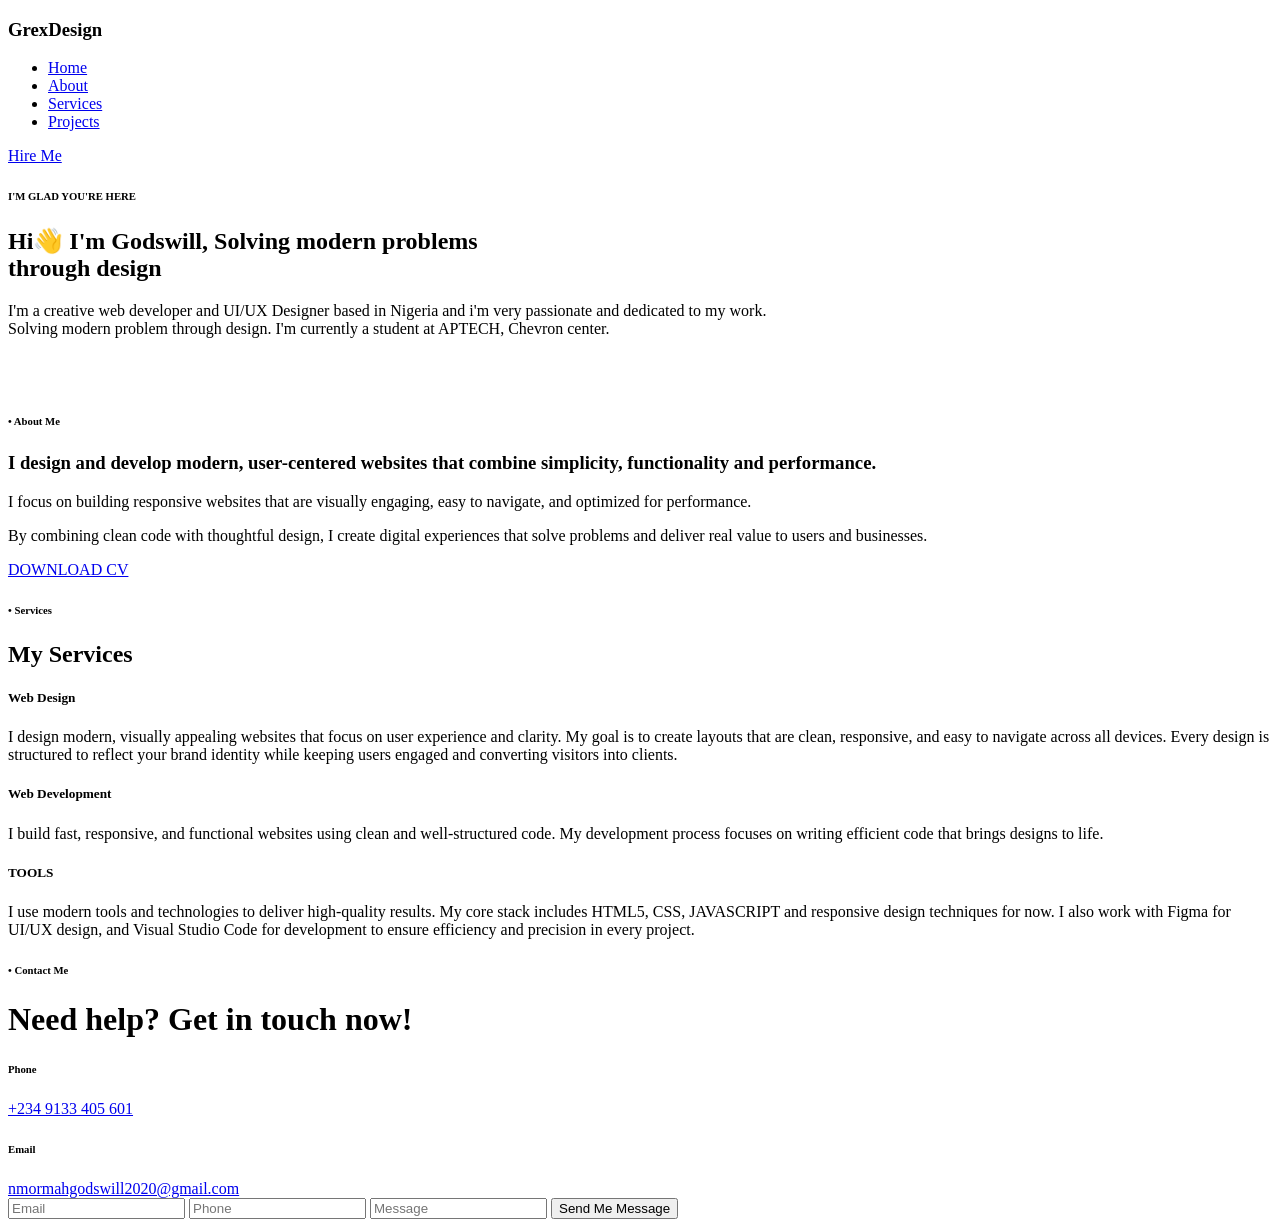
==== index.html @ c0f4794d "Rename bobos.html to index.html" ====
<!doctype html>
<html lang="en">
  <head>
    <meta charset="UTF-8" />
    <meta name="viewport" content="width=device-width, initial-scale=1.0" />
    <title>PORTFOLIO</title>
    <link rel="stylesheet" href="CSS/bobos.css" />
  </head>

  <header class="navbar">
    <div class="logo">
      <h3>Gre<span>xDes</span>ign</h3>
    </div>

    <nav>
      <ul class="nav-link">
        <li><a href="#home">Home</a></li>
        <li><a href="#about">About</a></li>
        <li><a href="#services">Services</a></li>
        <li><a href="#projects">Projects</a></li>
        <!-- <li><a href="">Resume</a></li> -->
      </ul>
    </nav>

    <div class="button">
      <a href="#contact">Hire Me</a>
    </div>
  </header>

  <body>
    <section id="home">
      <div class="main">
        <div class="grex">
          <h6>I'M GLAD YOU'RE HERE</h6>
          <h2>
            Hi👋 I'm Godswill, Solving <span>modern problems</span> <br />
            through design
          </h2>
          <p>
            I'm a creative web developer and UI/UX Designer based in Nigeria and
            i'm very passionate and dedicated to my work. <br />
            Solving modern problem through design. I'm currently a student at
            APTECH, Chevron center.
          </p>
        </div>

        <div class="image">
          <img src="media.jpg/godswillTechPic1.jpeg" alt="" />
        </div>
      </div>
    </section>
    
    <section id="about">
      <div class="box-two">
        <div class="img-two">
          <img src="media.jpg/godswillTechPic1.jpeg" alt="">
        </div>
        <div class="about-me">
          <h6>• About Me</h6>
          <h3>
            I design and develop modern, user-centered websites that combine
            simplicity, functionality and performance.
          </h3>
          <p>
            I focus on building responsive websites that are visually engaging,
            easy to navigate, and optimized for performance.
          </p>

          <p>
            By combining clean code with thoughtful design, I create digital
            experiences that solve problems and deliver real value to users and
            businesses.
          </p>

          <div class="cv">
            <a href="media.jpg/CV....NMORMAH_GODSWILL (1) (1).pdf" download
              >DOWNLOAD CV</a
            >
          </div>
        </div>
      </div>
    </section>

    <section  id="services">

         <div class="my-service">

        <div class="service-header">
            <div>
                <h6>• Services</h6>
                <h2>My Services</h2>
            </div>
        </div>

        <div class="card-container">

            <div class="card">
                <h5>Web Design</h2>
                    <p class="service-p">I design modern, visually appealing websites that focus on user
                         experience and clarity. My goal is to create layouts that are clean, 
                         responsive, and easy to navigate across all devices. Every design is 
                         structured to reflect your brand identity while keeping users engaged
                          and converting visitors into clients.</p>
            </div>
            <div class="card">
                <h5>Web Development</h2>
                    <p class="service-p">I build fast, responsive, and functional websites using clean and
                         well-structured code. My development process focuses on writing efficient code that brings
                           designs to life.</p>
            </div>
            <div class="card">
                <h5>TOOLS</h2>
                    <p class="service-p">I use modern tools and technologies to deliver high-quality results.
                         My core stack includes HTML5, CSS, JAVASCRIPT and responsive design
                          techniques for now. I also work with Figma for UI/UX design, 
                          and Visual Studio Code for development to ensure efficiency and precision 
                          in every project.</p>
            </div>
           

        </div>

    </section>
  
    </div>

    <section id="projects">
      <div class="project-box">

      </div>

    </section>


    <footer id="contact">
        <div class="footer-box">
            <div class="helpbox">
                <h6>• Contact Me</h6>
                <h1>Need help? Get in touch now!</h1>

                <div class="email">
                     <h6>Phone</h6>
                <a href="tel: +2349133405601">+234 9133 405 601</a>
                <h6>Email</h6>
                <a href="mail-to:nmormahgodswill2020@gmail.com">nmormahgodswill2020@gmail.com</a>
                </div>
               
            </div>
            <div class="formbox">
                <form action="">
                <input type="email" placeholder="Email">
                <input type="number" placeholder="Phone">
                <input type="text" placeholder="Message">

                
                <button> Send Me Message</button>
                
                </form>
            </div>

        </div>

    </footer>
    <script src="JS/bobos.js"></script>
  </body>

</html>
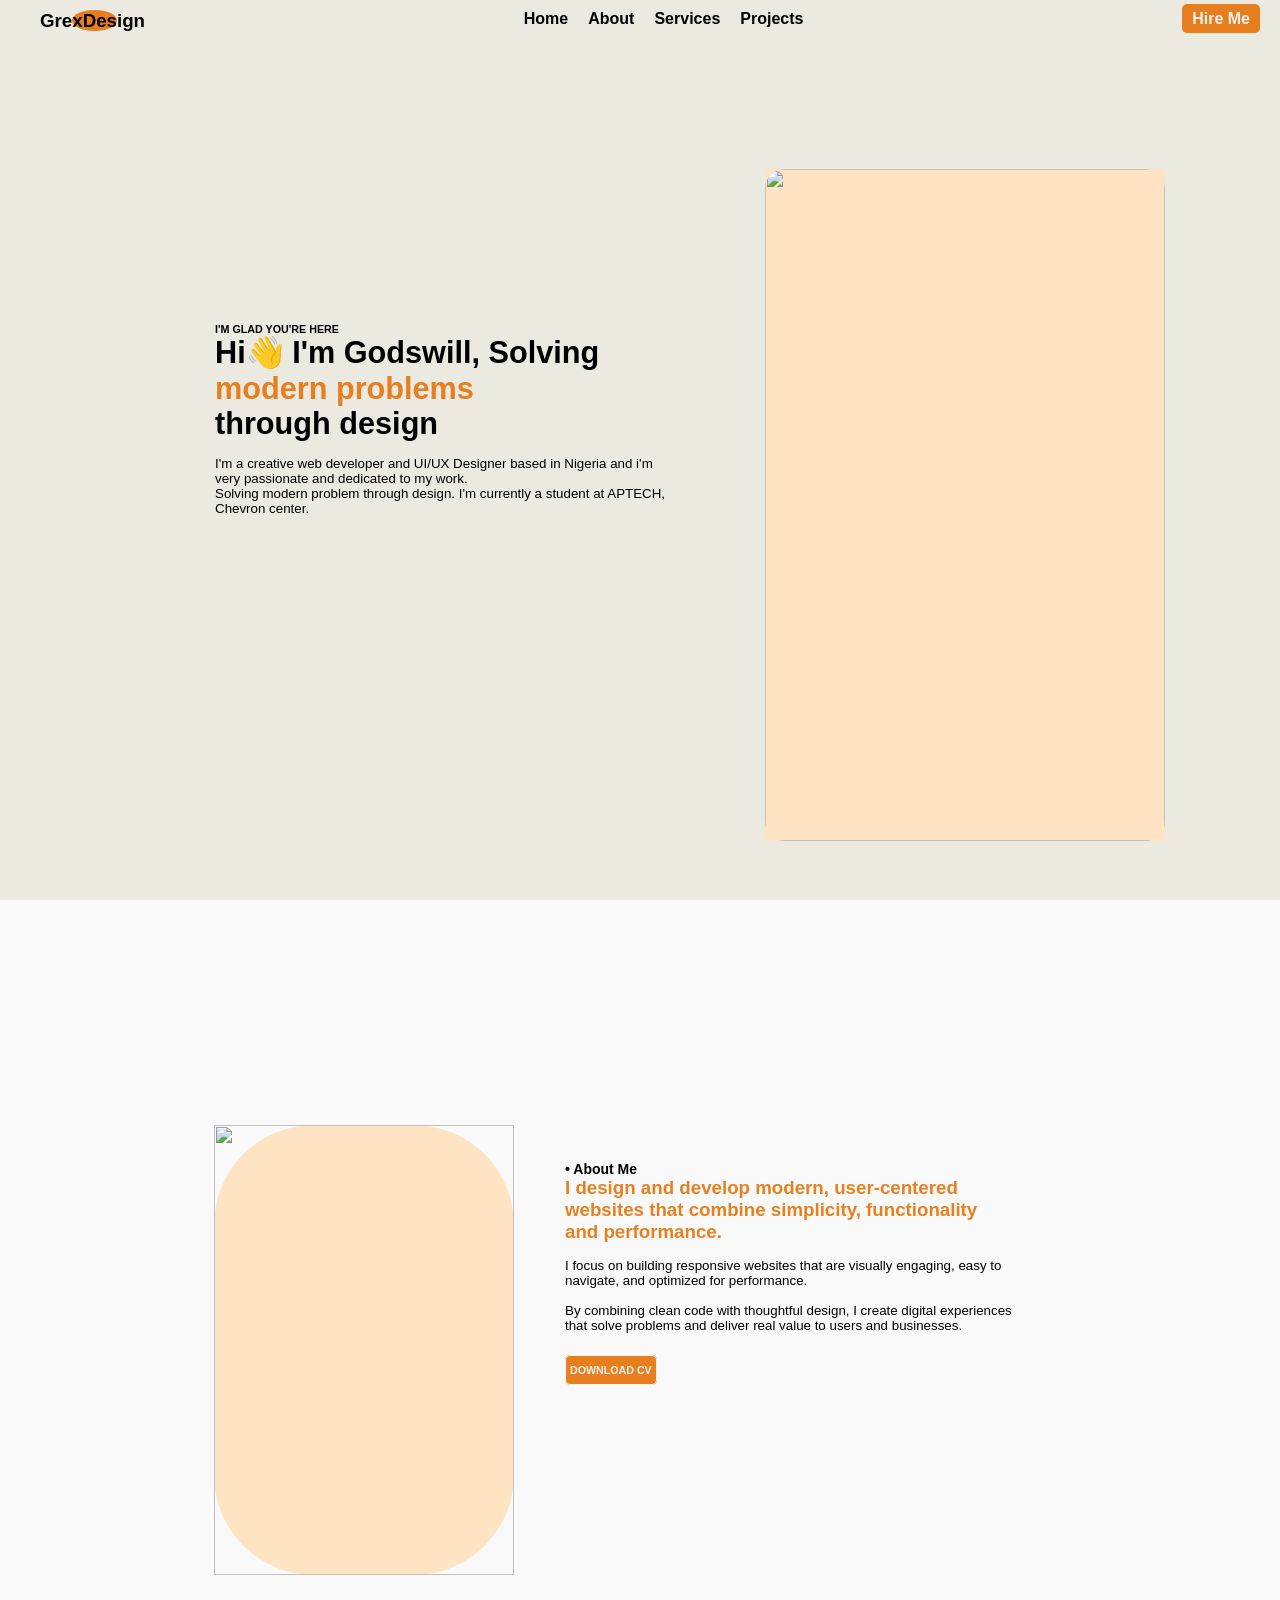
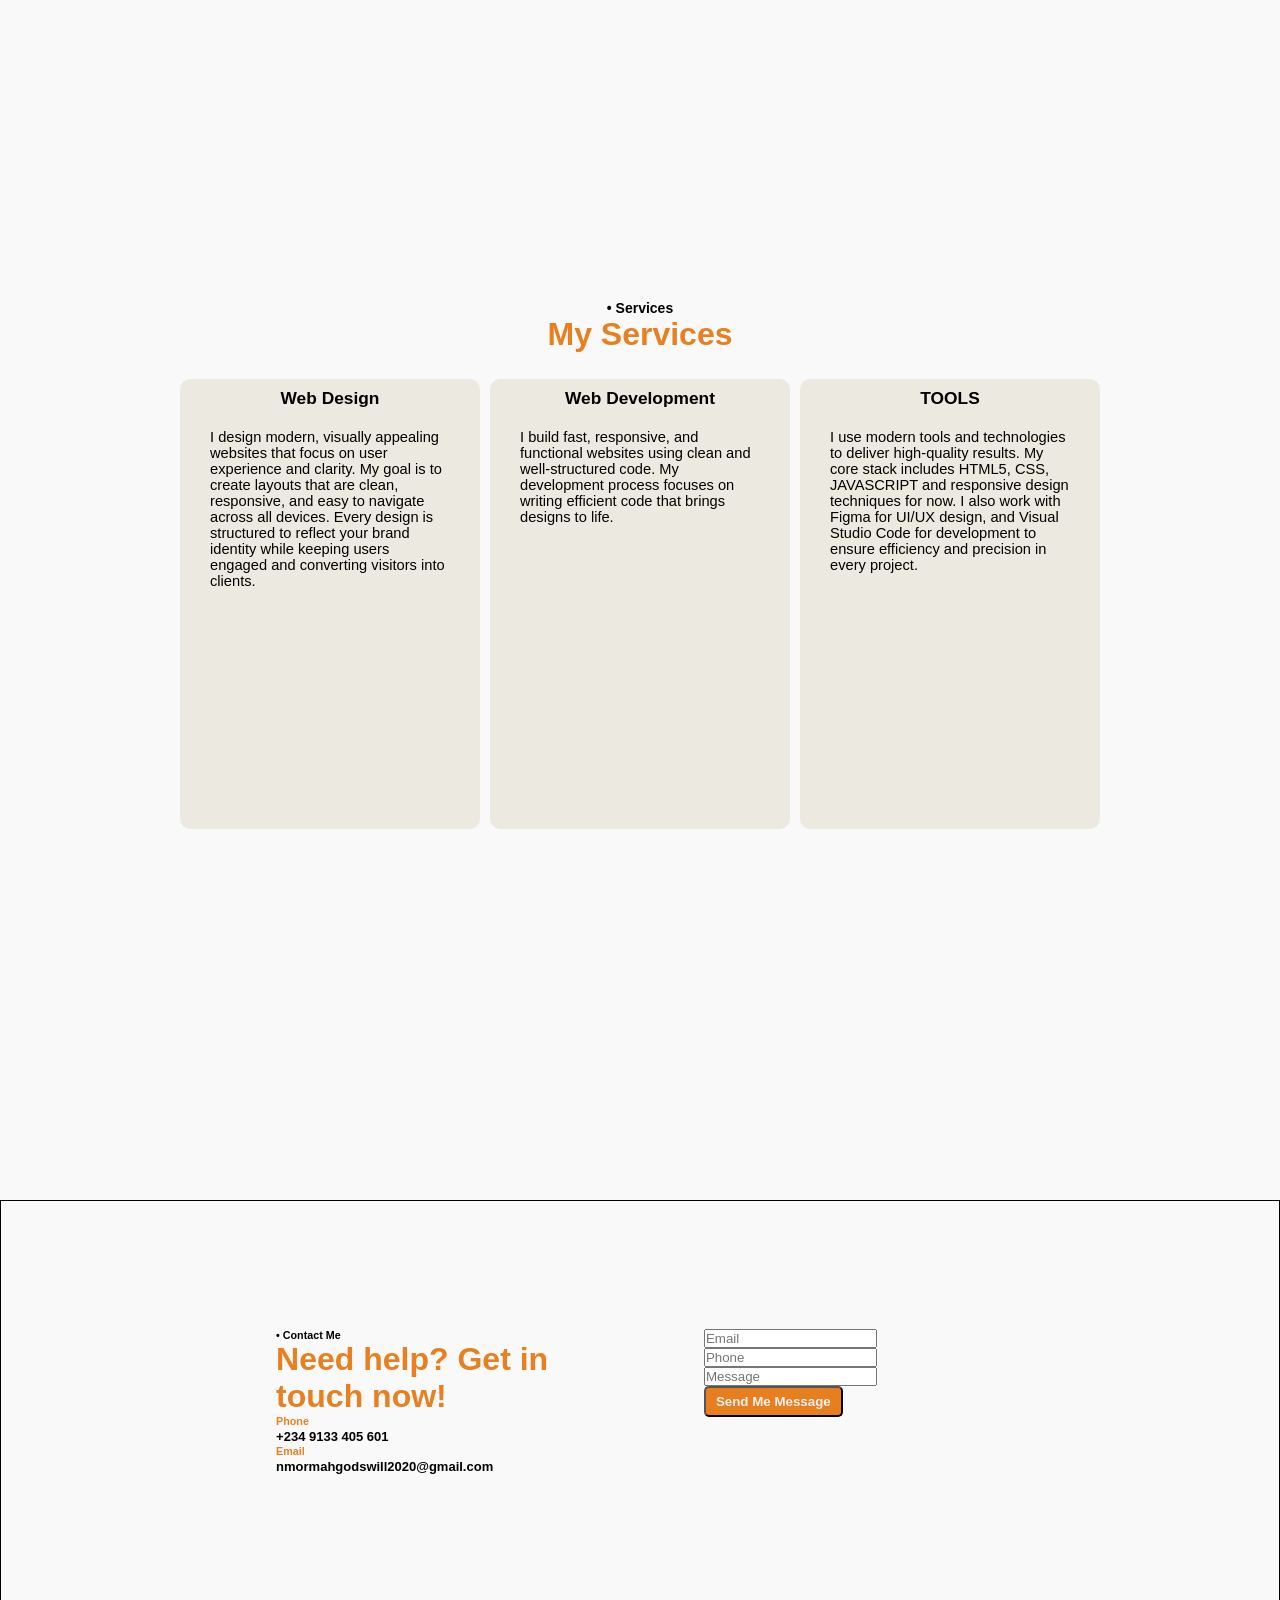
==== commit dc9bac31: "Update index.html" ====
--- a/index.html
+++ b/index.html
@@ -4,7 +4,7 @@
     <meta charset="UTF-8" />
     <meta name="viewport" content="width=device-width, initial-scale=1.0" />
     <title>PORTFOLIO</title>
-    <link rel="stylesheet" href="CSS/bobos.css" />
+    <link rel="stylesheet" href="style.css" />
   </head>
 
   <header class="navbar">
--- a/style.css
+++ b/style.css
@@ -0,0 +1,265 @@
+*{
+    margin: 0;
+    padding: 0;
+    font-family: Arial, sans-serif;
+}
+
+
+.navbar{ 
+    display: flex;
+    width: 100%;
+    position: fixed;
+    justify-content: space-between;
+    padding: 10px;
+    background-color: rgb(236, 233, 224);
+}
+
+.nav-link{
+    display: flex;
+    align-items: center;
+    gap: 20px;
+}
+
+.logo{
+    margin-left: 30px;
+
+}
+
+.logo span{
+    background-color: rgb(230, 120, 18, 0.941);
+    border-radius: 50%;
+
+}
+
+.nav-link{
+    list-style: none;
+}
+
+.nav-link a{
+    text-decoration: none;
+    color: black;
+    font-weight: 550;
+}
+
+.nav-link a:hover{
+    color: rgb(230, 120, 18, 0.941);
+}
+
+.button a{
+    margin-right: 30px;
+    padding: 6px 10px;
+    background-color: rgb(230, 120, 18, 0.941);
+    color: rgb(252, 240, 240);
+    border-radius: 5px;
+    cursor: pointer;
+    text-decoration: none;
+    font-weight: 550;   
+}
+
+.main{
+    height: 100vh;
+    display: flex;
+    align-items: center;
+    justify-content: center;
+    background-color:rgb(236, 233, 224) ;
+}
+.grex{
+    background-color:rgb(236, 233, 224) ;
+    padding: 100px 100px;
+    margin-top: 8.6%;
+    width: 450px;
+    height: 40.5vh;
+    justify-content: center;
+}
+
+h2{
+    font-size: 23pt;
+}
+h2 span{
+    color: rgb(230, 120, 18, 0.941);
+    font-weight: bolder;
+}
+
+.image{
+    background-color: bisque;
+    width: 400px;
+    height: 74.6vh; 
+    margin-top: 8.6%;
+     display: flex;
+    justify-content: center;
+    align-items: center; 
+
+}
+
+.image img{
+       width: 100%;
+    height: 100%;
+    object-fit: cover;
+    border-radius: 20px;
+
+}
+
+p{
+    font-size: smaller;
+    margin-top:15px;
+}
+
+.box-two{
+    height: 100vh;
+    display: flex;
+    align-items: center;
+    justify-content: center;
+    background-color: rgb(249, 249, 249);
+}
+
+.img-two{
+    background-color: bisque ;
+    width: 300px;
+    height: 50vh;
+    display: flex;
+    border-radius: 100px;
+}
+
+.img-two img{
+     width: 100%;
+    height: 100%;
+    object-fit: cover;
+} 
+
+.about-me{
+    margin: 4%;
+    width: 450px;
+    height: 40.5vh;
+    align-items: start;
+    margin-bottom: 5%;
+}
+
+.about-me h6{
+    font-size: 14px;
+    font-weight:800;
+}
+
+.about-me h3{
+    color: rgb(230, 120, 18, 0.941);
+    font-weight: 780;
+}
+
+.about-me a{
+    border: 1px solid;
+    padding: 8px 4px;
+    background-color: rgb(230, 120, 18, 0.941);
+    color: rgb(252, 240, 240);
+    border-radius: 5px;
+    cursor: pointer;
+    text-decoration: none;
+    font-size: 8pt;
+    font-weight: 550;
+}
+.cv{
+    margin-top: 6%;   
+}
+
+.my-service{
+    padding-top: 100px; 
+    height: 100vh;
+    background-color: rgb(249, 249, 249);
+}
+
+.service-header{
+   background-color: rgb(249, 249, 249);
+    text-align: center; 
+}
+
+.service-header h2{
+    font-size: 32px;
+    font-weight: 700;
+    color:rgb(230, 120, 18, 0.941);
+}
+.service-header h6{
+    font-size: 14px;
+    font-weight:800;
+}
+
+.card-container{
+    background-color: rgb(249, 249, 249);
+    display: flex;  
+    justify-content: center;
+    gap: 10px;
+    margin-top:-5%;
+}
+
+.card{
+    background-color:rgb(236, 233, 224) ;
+    width: 300px;
+    height: 50vh;
+    border-radius: 10px;
+    margin-top: 7%;
+    align-items: center;
+    justify-content: center;
+}
+
+.card:hover{
+    background-color: bisque ;
+}
+
+h5{
+    margin-top: 3%;
+    display: flex;
+    justify-content: center;
+    font-size: 13pt;
+}
+
+.service-p{
+    font-size: 11pt;
+    padding: 30px;
+    margin-top: -10px;
+}
+
+.footer-box{
+     background-color: rgb(249, 249, 249);
+     height: 100vh;
+     border: 1px solid;
+     display: flex;
+     justify-content: center;
+     gap: 10%;
+}
+
+.footer-box h1{
+    color: rgb(230, 120, 18, 0.941);
+    font-weight: 800;
+    
+}
+
+.helpbox, .formbox{
+    width: 300px;
+    height: 50vh;
+    margin-top: 10%;  
+}
+
+.email a{
+    text-decoration: none;
+    color: black;
+    font-weight: 700;
+    font-size: small;
+}
+
+.email h6{
+    color: rgb(230, 120, 18, 0.941);
+}
+
+.formbox button{
+     margin-right: 30px;
+    padding: 6px 10px;
+    background-color: rgb(230, 120, 18, 0.941);
+    color: rgb(252, 240, 240);
+    border-radius: 5px;
+    cursor: pointer;
+    text-decoration: none;
+    font-weight: 550;  
+}
+
+
+
+
+
+
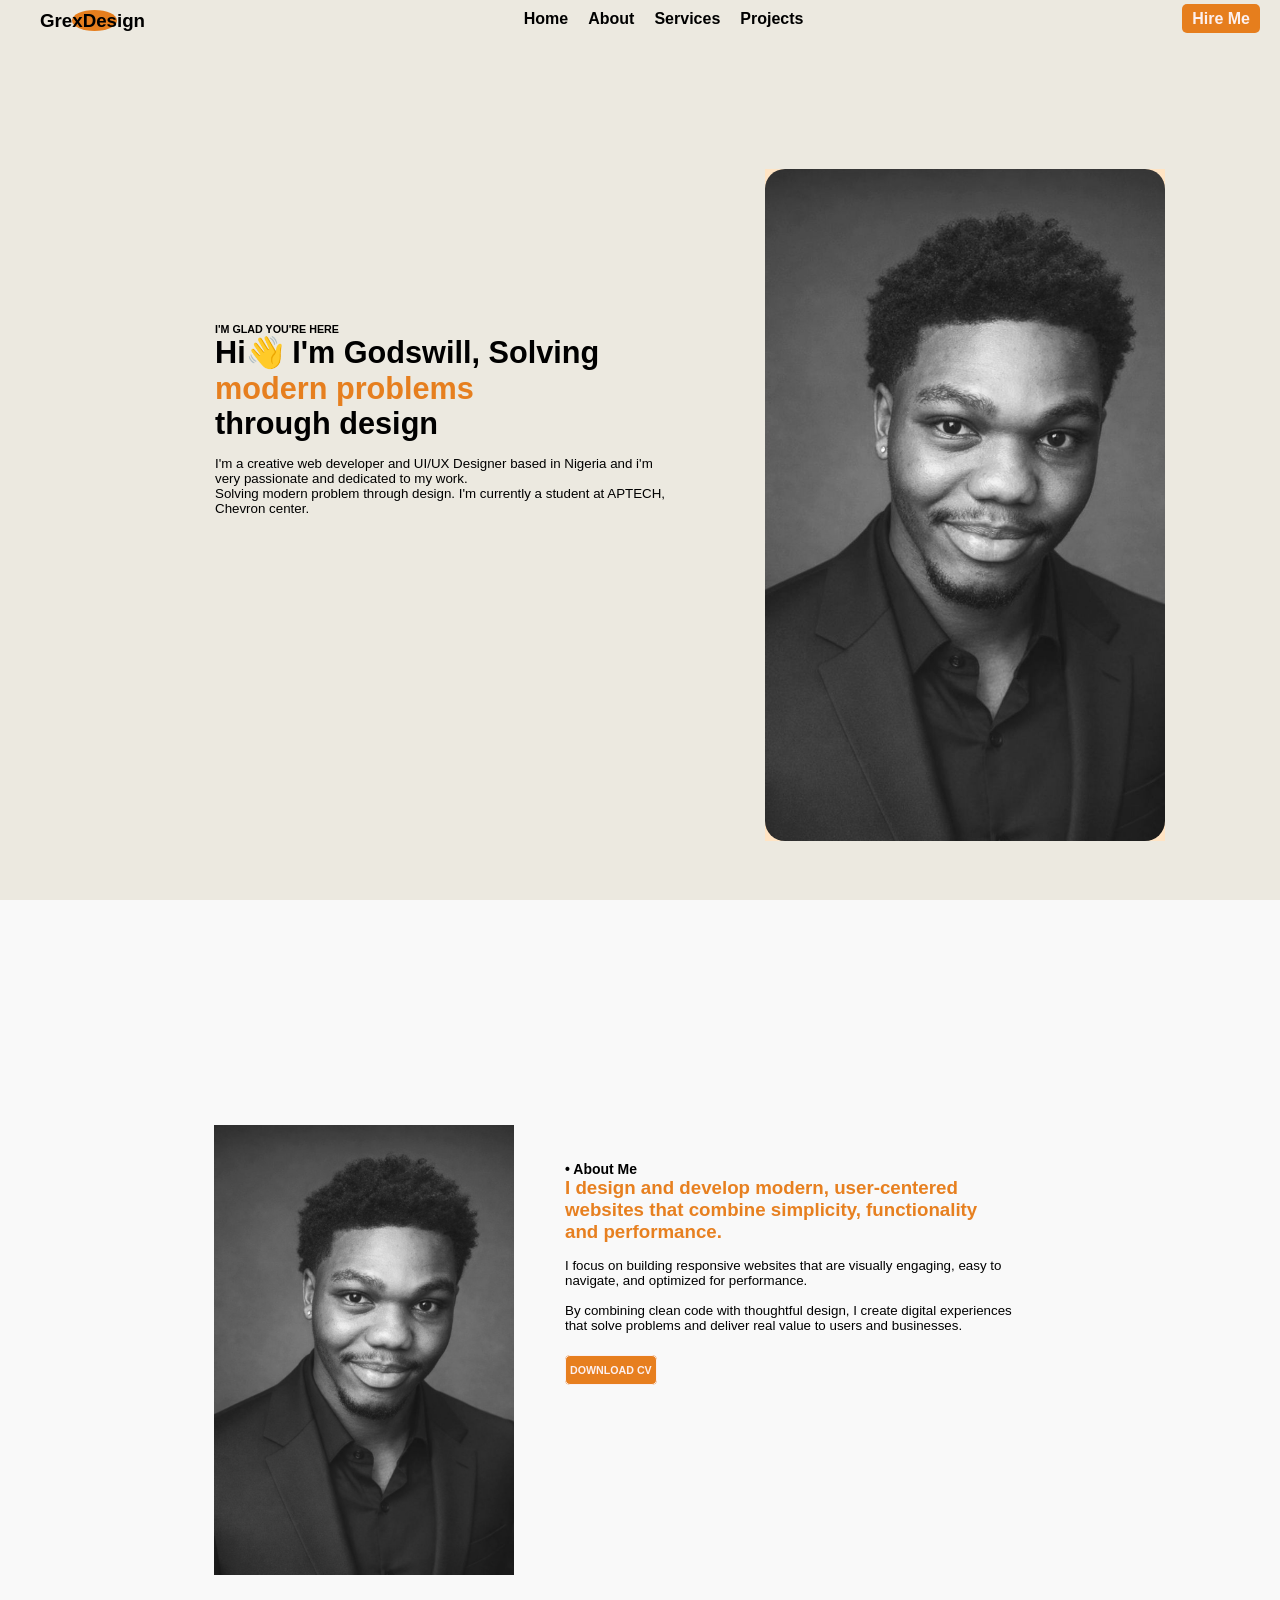
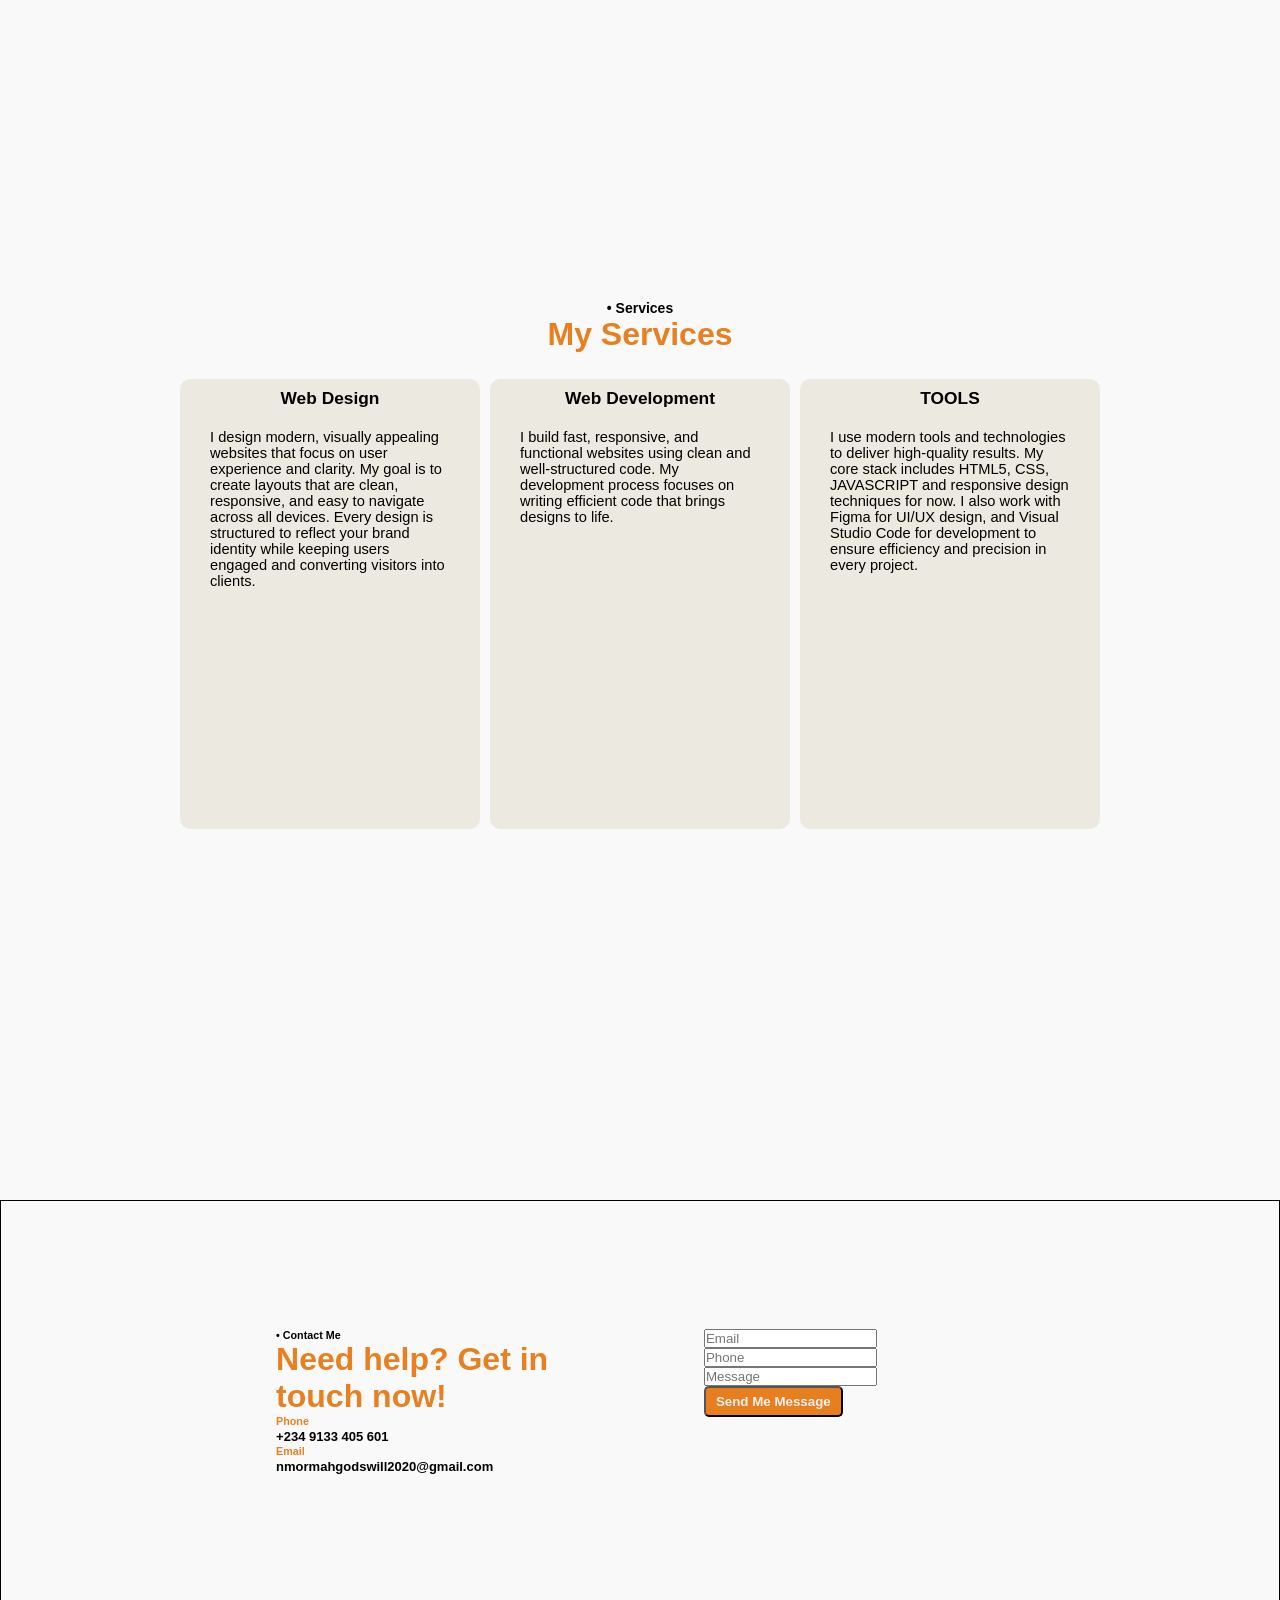
==== commit a320c88b: "Update index.html" ====
--- a/index.html
+++ b/index.html
@@ -4,7 +4,7 @@
     <meta charset="UTF-8" />
     <meta name="viewport" content="width=device-width, initial-scale=1.0" />
     <title>PORTFOLIO</title>
-    <link rel="stylesheet" href="style.css" />
+    <link rel="stylesheet" href="style.css">
   </head>
 
   <header class="navbar">
@@ -45,7 +45,7 @@
         </div>
 
         <div class="image">
-          <img src="media.jpg/godswillTechPic1.jpeg" alt="" />
+          <img src="godswillTechPic1.jpeg" alt="" >
         </div>
       </div>
     </section>
@@ -53,7 +53,7 @@
     <section id="about">
       <div class="box-two">
         <div class="img-two">
-          <img src="media.jpg/godswillTechPic1.jpeg" alt="">
+          <img src="godswillTechPic1.jpeg" alt="">
         </div>
         <div class="about-me">
           <h6>• About Me</h6>
